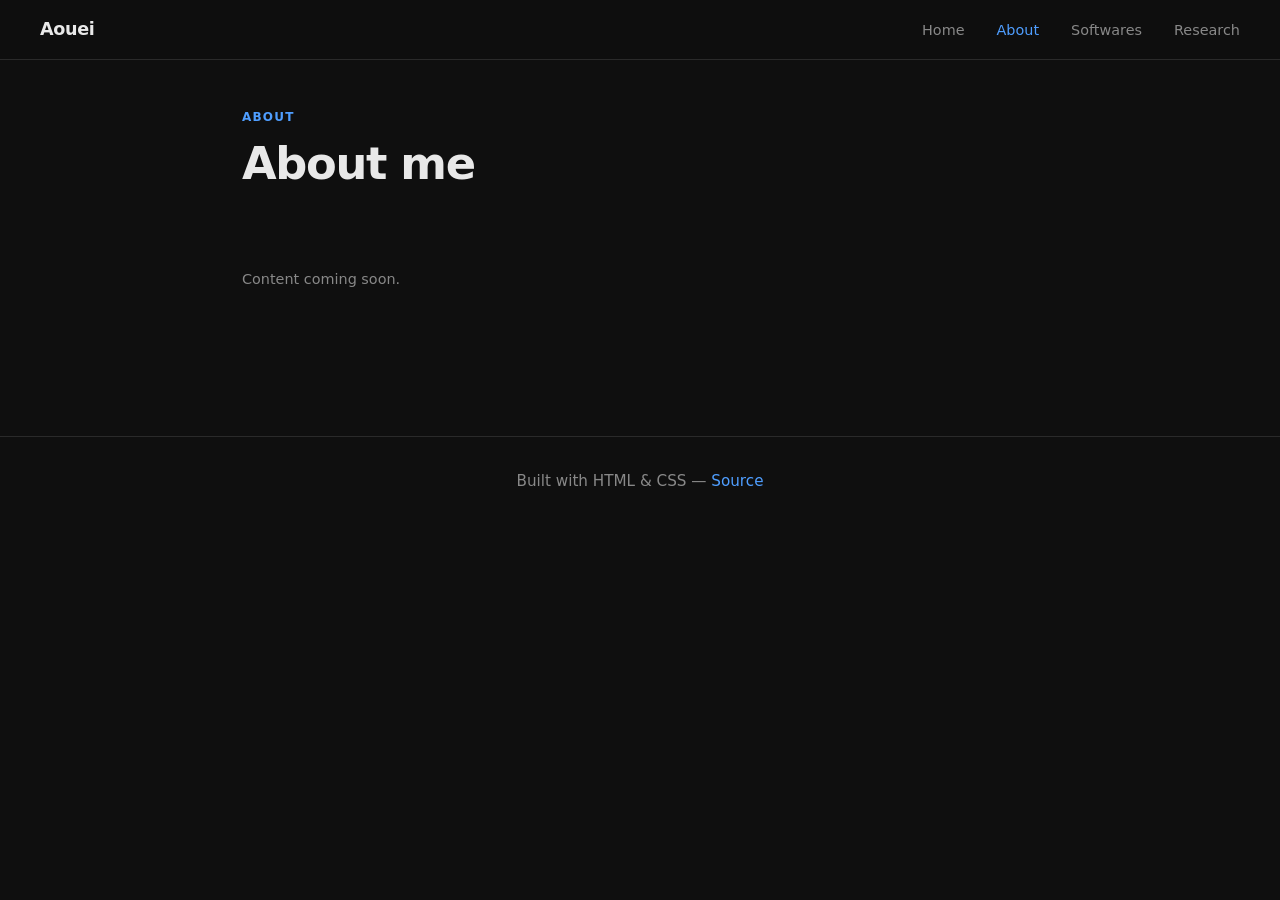
==== about.html @ 662c24e4 "ADD frontend structure" ====
<!DOCTYPE html>
<html lang="en">
<head>
    <meta charset="UTF-8">
    <meta name="viewport" content="width=device-width, initial-scale=1.0">
    <title>About &mdash; Portfolio</title>
    <link rel="stylesheet" href="static/style.css">
</head>
<body>
    <nav>
        <a href="index.html" class="logo">Aouei</a>
        <ul>
            <li><a href="index.html">Home</a></li>
            <li><a href="about.html">About</a></li>
            <li><a href="softwares.html">Softwares</a></li>
            <li><a href="research.html">Research</a></li>
        </ul>
    </nav>

    <main>
        <p class="section-label">About</p>
        <h1>About me</h1>
        <p class="empty">Content coming soon.</p>
    </main>

    <footer>
        <p>Built with HTML &amp; CSS &mdash; <a href="https://github.com/Aouei/portfolio" target="_blank">Source</a></p>
    </footer>

    <script src="static/main.js"></script>
</body>
</html>
---- static/style.css ----
*, *::before, *::after {
    margin: 0;
    padding: 0;
    box-sizing: border-box;
}

:root {
    --bg: #0f0f0f;
    --surface: #1a1a1a;
    --border: #2a2a2a;
    --text: #e8e8e8;
    --muted: #888;
    --accent: #4f9eff;
    --accent-dim: #1a3a5c;
    --radius: 8px;
    --nav-h: 60px;
}

html { scroll-behavior: smooth; }

body {
    font-family: 'Segoe UI', system-ui, -apple-system, sans-serif;
    background: var(--bg);
    color: var(--text);
    line-height: 1.6;
    min-height: 100vh;
}

/* ── Navigation ── */
nav {
    position: fixed;
    top: 0;
    width: 100%;
    height: var(--nav-h);
    background: rgba(15, 15, 15, 0.85);
    backdrop-filter: blur(10px);
    border-bottom: 1px solid var(--border);
    z-index: 100;
    display: flex;
    align-items: center;
    justify-content: space-between;
    padding: 0 2.5rem;
}

nav .logo {
    font-weight: 700;
    font-size: 1.1rem;
    color: var(--text);
    text-decoration: none;
    letter-spacing: -0.02em;
}

nav ul {
    list-style: none;
    display: flex;
    gap: 2rem;
}

nav ul a {
    text-decoration: none;
    color: var(--muted);
    font-size: 0.9rem;
    transition: color 0.2s;
}

nav ul a:hover,
nav ul a.active {
    color: var(--text);
}

nav ul a.active {
    color: var(--accent);
}

/* ── Page wrapper ── */
main {
    padding-top: calc(var(--nav-h) + 3rem);
    padding-bottom: 5rem;
    max-width: 860px;
    margin: 0 auto;
    padding-left: 2rem;
    padding-right: 2rem;
}

/* ── Typography ── */
h1 {
    font-size: 2.8rem;
    font-weight: 700;
    letter-spacing: -0.03em;
    line-height: 1.1;
    margin-bottom: 1rem;
}

h2 {
    font-size: 1.4rem;
    font-weight: 600;
    letter-spacing: -0.02em;
    color: var(--muted);
    margin-bottom: 2.5rem;
}

h3 {
    font-size: 1.1rem;
    font-weight: 600;
    margin-bottom: 0.4rem;
}

p {
    color: var(--muted);
    font-size: 0.95rem;
}

a {
    color: var(--accent);
    text-decoration: none;
}

a:hover { text-decoration: underline; }

/* ── Section label ── */
.section-label {
    font-size: 0.75rem;
    font-weight: 600;
    letter-spacing: 0.1em;
    text-transform: uppercase;
    color: var(--accent);
    margin-bottom: 0.75rem;
}

/* ── Project cards ── */
.cards {
    display: grid;
    gap: 1rem;
    margin-top: 1rem;
}

.card {
    background: var(--surface);
    border: 1px solid var(--border);
    border-radius: var(--radius);
    padding: 1.4rem 1.6rem;
    display: flex;
    flex-direction: column;
    gap: 0.5rem;
    transition: border-color 0.2s;
}

.card:hover {
    border-color: var(--accent-dim);
}

.card-meta {
    display: flex;
    align-items: center;
    gap: 0.75rem;
    margin-top: 0.5rem;
    flex-wrap: wrap;
}

.tag {
    font-size: 0.72rem;
    font-weight: 600;
    padding: 0.2rem 0.55rem;
    border-radius: 999px;
    background: var(--accent-dim);
    color: var(--accent);
}

.tag.nb {
    background: #2a1f3d;
    color: #a78bfa;
}

.card-links {
    display: flex;
    gap: 1rem;
    margin-top: auto;
    padding-top: 0.5rem;
}

.card-links a {
    font-size: 0.82rem;
    color: var(--muted);
    display: flex;
    align-items: center;
    gap: 0.3rem;
}

.card-links a:hover { color: var(--accent); text-decoration: none; }

/* ── Hero (home) ── */
.hero {
    padding-top: 3rem;
}

.hero .subtitle {
    font-size: 1.1rem;
    color: var(--muted);
    max-width: 520px;
    margin-bottom: 2rem;
}

.hero-links {
    display: flex;
    gap: 1rem;
    flex-wrap: wrap;
}

.btn {
    display: inline-block;
    padding: 0.55rem 1.2rem;
    border-radius: var(--radius);
    font-size: 0.875rem;
    font-weight: 500;
    transition: opacity 0.2s;
}

.btn:hover { opacity: 0.8; text-decoration: none; }

.btn-primary {
    background: var(--accent);
    color: #000;
}

.btn-ghost {
    border: 1px solid var(--border);
    color: var(--text);
}

/* ── Divider ── */
.divider {
    border: none;
    border-top: 1px solid var(--border);
    margin: 3rem 0;
}

/* ── Empty state ── */
.empty {
    padding: 4rem 0;
    color: var(--muted);
    font-size: 0.9rem;
}

/* ── Footer ── */
footer {
    text-align: center;
    padding: 2rem;
    font-size: 0.8rem;
    color: var(--muted);
    border-top: 1px solid var(--border);
}

@media (max-width: 600px) {
    h1 { font-size: 2rem; }
    nav { padding: 0 1.25rem; }
    nav ul { gap: 1.25rem; }
}
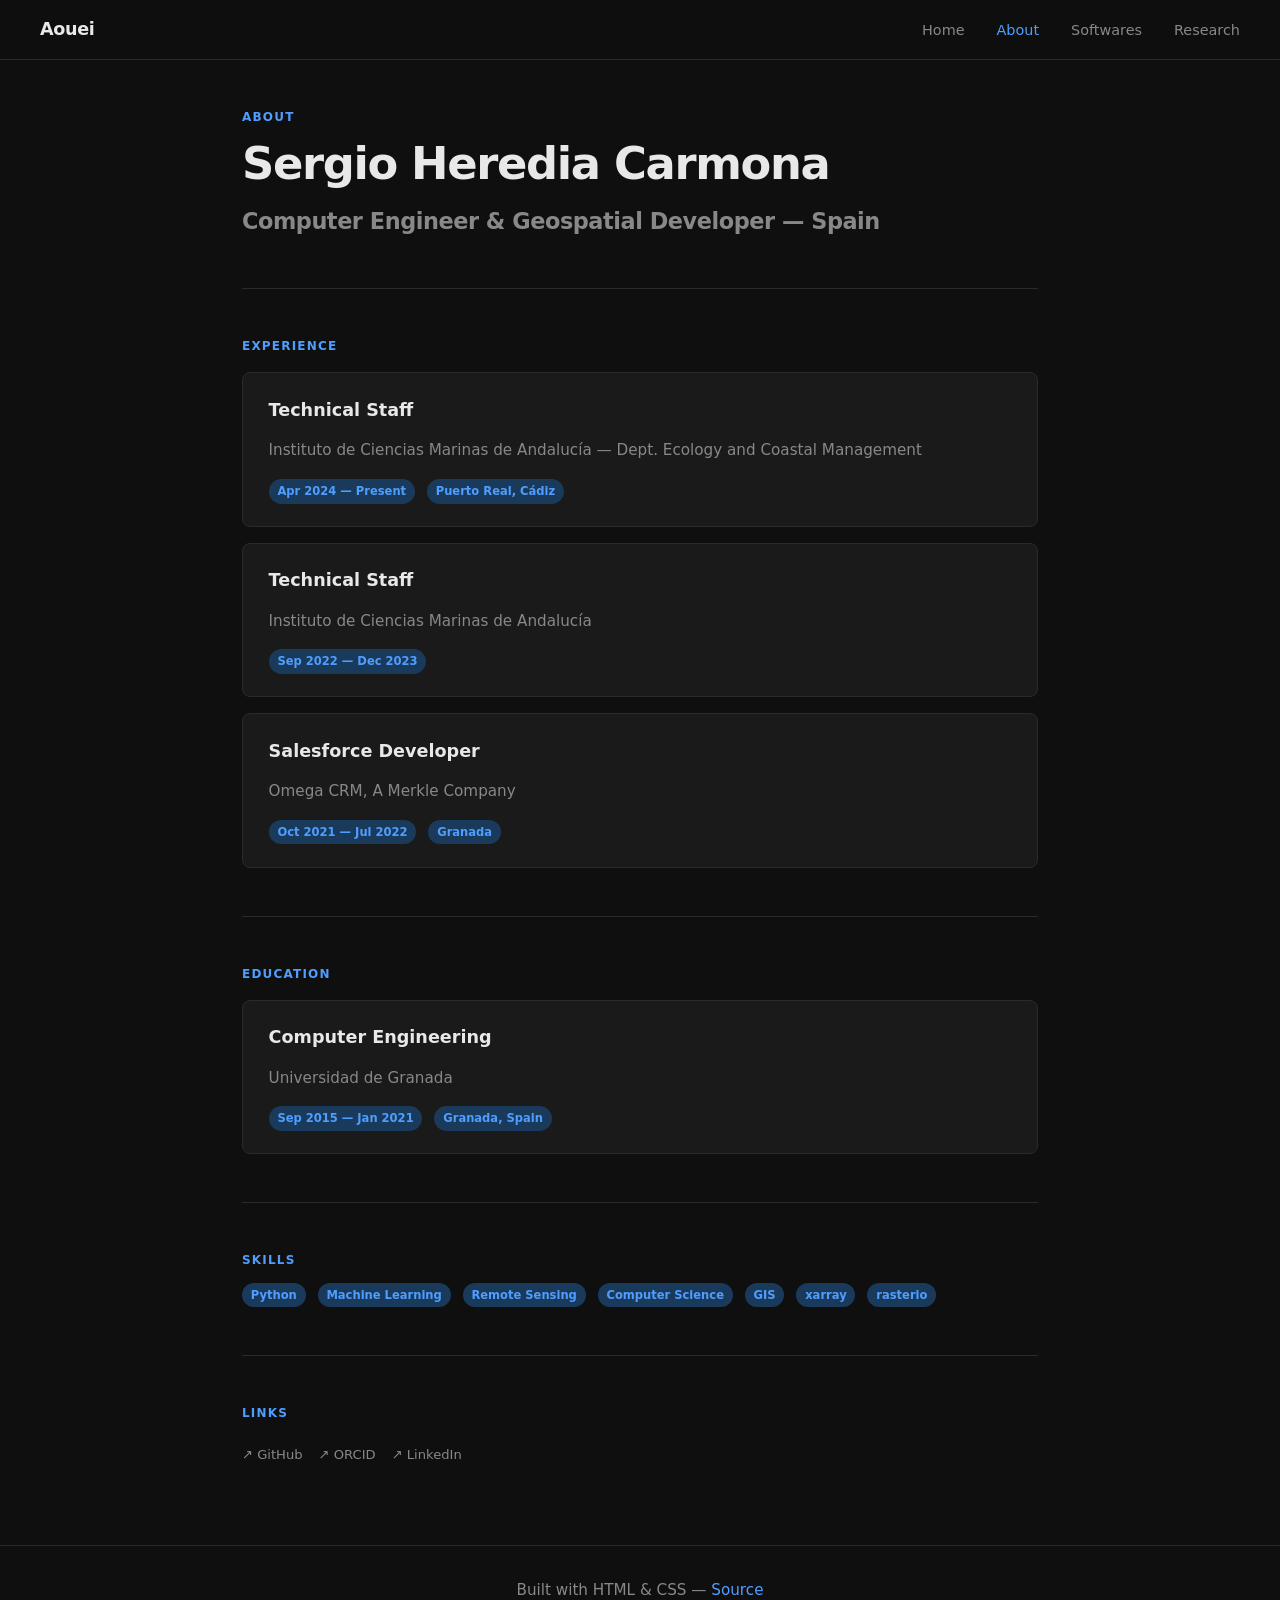
==== commit 430fc5a5: "UPDATE connection with ORCID" ====
--- a/about.html
+++ b/about.html
@@ -19,8 +19,77 @@
 
     <main>
         <p class="section-label">About</p>
-        <h1>About me</h1>
-        <p class="empty">Content coming soon.</p>
+        <h1>Sergio Heredia Carmona</h1>
+        <h2>Computer Engineer &amp; Geospatial Developer &mdash; Spain</h2>
+
+        <hr class="divider">
+
+        <!-- Employment -->
+        <p class="section-label">Experience</p>
+        <div class="cards">
+            <div class="card">
+                <h3>Technical Staff</h3>
+                <p>Instituto de Ciencias Marinas de Andalucía &mdash; Dept. Ecology and Coastal Management</p>
+                <div class="card-meta">
+                    <span class="tag">Apr 2024 &mdash; Present</span>
+                    <span class="tag">Puerto Real, Cádiz</span>
+                </div>
+            </div>
+            <div class="card">
+                <h3>Technical Staff</h3>
+                <p>Instituto de Ciencias Marinas de Andalucía</p>
+                <div class="card-meta">
+                    <span class="tag">Sep 2022 &mdash; Dec 2023</span>
+                </div>
+            </div>
+            <div class="card">
+                <h3>Salesforce Developer</h3>
+                <p>Omega CRM, A Merkle Company</p>
+                <div class="card-meta">
+                    <span class="tag">Oct 2021 &mdash; Jul 2022</span>
+                    <span class="tag">Granada</span>
+                </div>
+            </div>
+        </div>
+
+        <hr class="divider">
+
+        <!-- Education -->
+        <p class="section-label">Education</p>
+        <div class="cards">
+            <div class="card">
+                <h3>Computer Engineering</h3>
+                <p>Universidad de Granada</p>
+                <div class="card-meta">
+                    <span class="tag">Sep 2015 &mdash; Jan 2021</span>
+                    <span class="tag">Granada, Spain</span>
+                </div>
+            </div>
+        </div>
+
+        <hr class="divider">
+
+        <!-- Skills -->
+        <p class="section-label">Skills</p>
+        <div class="card-meta" style="margin-top: 0.5rem;">
+            <span class="tag">Python</span>
+            <span class="tag">Machine Learning</span>
+            <span class="tag">Remote Sensing</span>
+            <span class="tag">Computer Science</span>
+            <span class="tag">GIS</span>
+            <span class="tag">xarray</span>
+            <span class="tag">rasterio</span>
+        </div>
+
+        <hr class="divider">
+
+        <!-- Links -->
+        <p class="section-label">Links</p>
+        <div class="card-links" style="margin-top: 0.5rem; font-size: 0.9rem;">
+            <a href="https://github.com/Aouei" target="_blank">&#x2197; GitHub</a>
+            <a href="https://orcid.org/0009-0003-9495-9625" target="_blank">&#x2197; ORCID</a>
+            <a href="https://www.linkedin.com/in/sergio-heredia-carmona-298713151/" target="_blank">&#x2197; LinkedIn</a>
+        </div>
     </main>
 
     <footer>
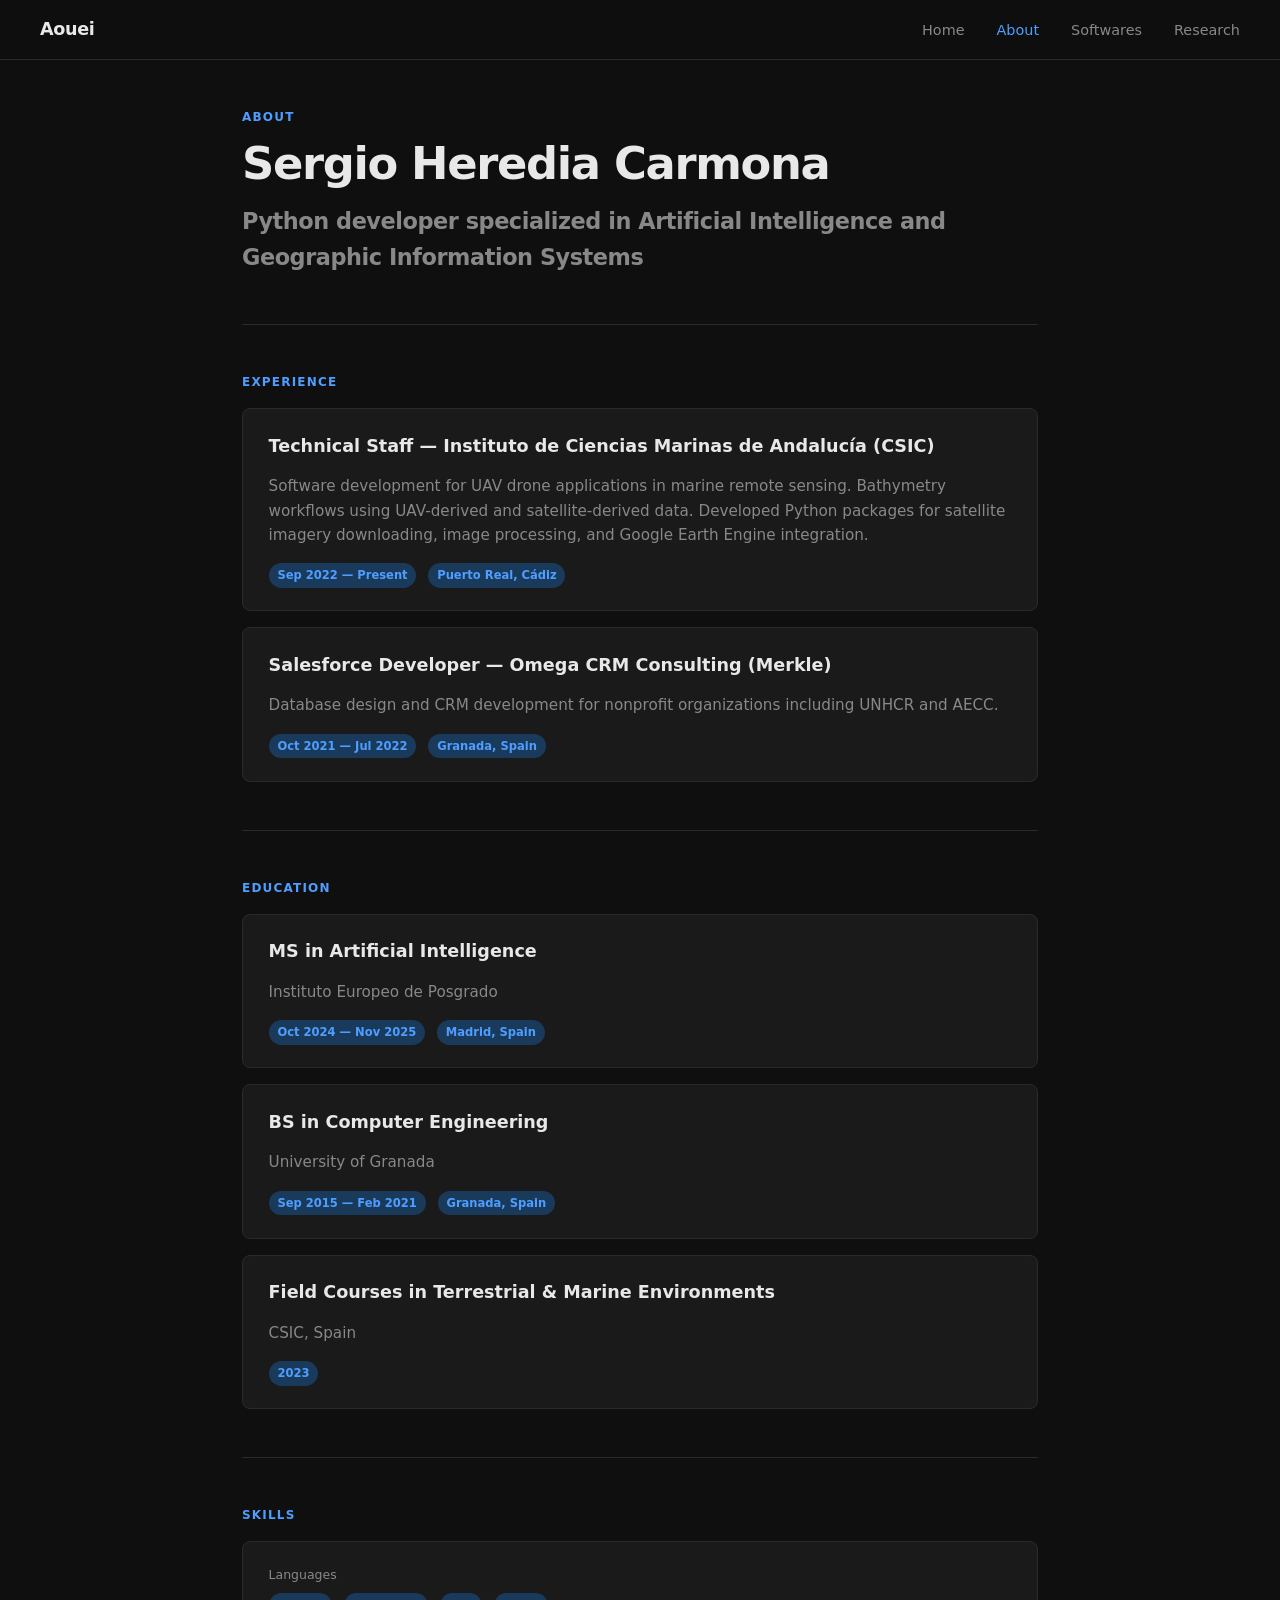
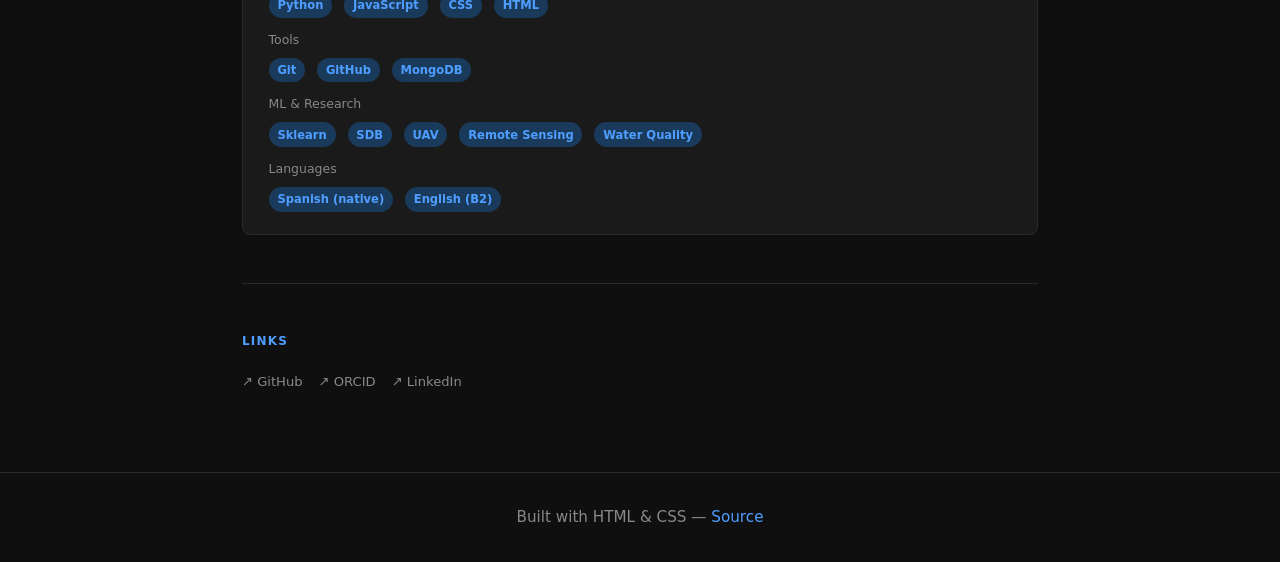
==== commit 351a62c4: "UPDATE cv data" ====
--- a/about.html
+++ b/about.html
@@ -20,36 +20,32 @@
     <main>
         <p class="section-label">About</p>
         <h1>Sergio Heredia Carmona</h1>
-        <h2>Computer Engineer &amp; Geospatial Developer &mdash; Spain</h2>
+        <h2>Python developer specialized in Artificial Intelligence and Geographic Information Systems</h2>
 
         <hr class="divider">
 
-        <!-- Employment -->
+        <!-- Experience -->
         <p class="section-label">Experience</p>
         <div class="cards">
+
             <div class="card">
-                <h3>Technical Staff</h3>
-                <p>Instituto de Ciencias Marinas de Andalucía &mdash; Dept. Ecology and Coastal Management</p>
+                <h3>Technical Staff &mdash; Instituto de Ciencias Marinas de Andalucía (CSIC)</h3>
+                <p>Software development for UAV drone applications in marine remote sensing. Bathymetry workflows using UAV-derived and satellite-derived data. Developed Python packages for satellite imagery downloading, image processing, and Google Earth Engine integration.</p>
                 <div class="card-meta">
-                    <span class="tag">Apr 2024 &mdash; Present</span>
+                    <span class="tag">Sep 2022 &mdash; Present</span>
                     <span class="tag">Puerto Real, Cádiz</span>
                 </div>
             </div>
+
             <div class="card">
-                <h3>Technical Staff</h3>
-                <p>Instituto de Ciencias Marinas de Andalucía</p>
+                <h3>Salesforce Developer &mdash; Omega CRM Consulting (Merkle)</h3>
+                <p>Database design and CRM development for nonprofit organizations including UNHCR and AECC.</p>
                 <div class="card-meta">
-                    <span class="tag">Sep 2022 &mdash; Dec 2023</span>
+                    <span class="tag">Oct 2021 &mdash; Jul 2022</span>
+                    <span class="tag">Granada, Spain</span>
                 </div>
             </div>
-            <div class="card">
-                <h3>Salesforce Developer</h3>
-                <p>Omega CRM, A Merkle Company</p>
-                <div class="card-meta">
-                    <span class="tag">Oct 2021 &mdash; Jul 2022</span>
-                    <span class="tag">Granada</span>
-                </div>
-            </div>
+
         </div>
 
         <hr class="divider">
@@ -57,28 +53,74 @@
         <!-- Education -->
         <p class="section-label">Education</p>
         <div class="cards">
+
             <div class="card">
-                <h3>Computer Engineering</h3>
-                <p>Universidad de Granada</p>
+                <h3>MS in Artificial Intelligence</h3>
+                <p>Instituto Europeo de Posgrado</p>
                 <div class="card-meta">
-                    <span class="tag">Sep 2015 &mdash; Jan 2021</span>
+                    <span class="tag">Oct 2024 &mdash; Nov 2025</span>
+                    <span class="tag">Madrid, Spain</span>
+                </div>
+            </div>
+
+            <div class="card">
+                <h3>BS in Computer Engineering</h3>
+                <p>University of Granada</p>
+                <div class="card-meta">
+                    <span class="tag">Sep 2015 &mdash; Feb 2021</span>
                     <span class="tag">Granada, Spain</span>
                 </div>
             </div>
+
+            <div class="card">
+                <h3>Field Courses in Terrestrial &amp; Marine Environments</h3>
+                <p>CSIC, Spain</p>
+                <div class="card-meta"><span class="tag">2023</span></div>
+            </div>
+
         </div>
 
         <hr class="divider">
 
         <!-- Skills -->
         <p class="section-label">Skills</p>
-        <div class="card-meta" style="margin-top: 0.5rem;">
-            <span class="tag">Python</span>
-            <span class="tag">Machine Learning</span>
-            <span class="tag">Remote Sensing</span>
-            <span class="tag">Computer Science</span>
-            <span class="tag">GIS</span>
-            <span class="tag">xarray</span>
-            <span class="tag">rasterio</span>
+        <div class="cards">
+            <div class="card" style="gap: 0.75rem;">
+                <div>
+                    <p style="font-size: 0.78rem; color: var(--muted); margin-bottom: 0.4rem;">Languages</p>
+                    <div class="card-meta">
+                        <span class="tag">Python</span>
+                        <span class="tag">JavaScript</span>
+                        <span class="tag">CSS</span>
+                        <span class="tag">HTML</span>
+                    </div>
+                </div>
+                <div>
+                    <p style="font-size: 0.78rem; color: var(--muted); margin-bottom: 0.4rem;">Tools</p>
+                    <div class="card-meta">
+                        <span class="tag">Git</span>
+                        <span class="tag">GitHub</span>
+                        <span class="tag">MongoDB</span>
+                    </div>
+                </div>
+                <div>
+                    <p style="font-size: 0.78rem; color: var(--muted); margin-bottom: 0.4rem;">ML &amp; Research</p>
+                    <div class="card-meta">
+                        <span class="tag">Sklearn</span>
+                        <span class="tag">SDB</span>
+                        <span class="tag">UAV</span>
+                        <span class="tag">Remote Sensing</span>
+                        <span class="tag">Water Quality</span>
+                    </div>
+                </div>
+                <div>
+                    <p style="font-size: 0.78rem; color: var(--muted); margin-bottom: 0.4rem;">Languages</p>
+                    <div class="card-meta">
+                        <span class="tag">Spanish (native)</span>
+                        <span class="tag">English (B2)</span>
+                    </div>
+                </div>
+            </div>
         </div>
 
         <hr class="divider">
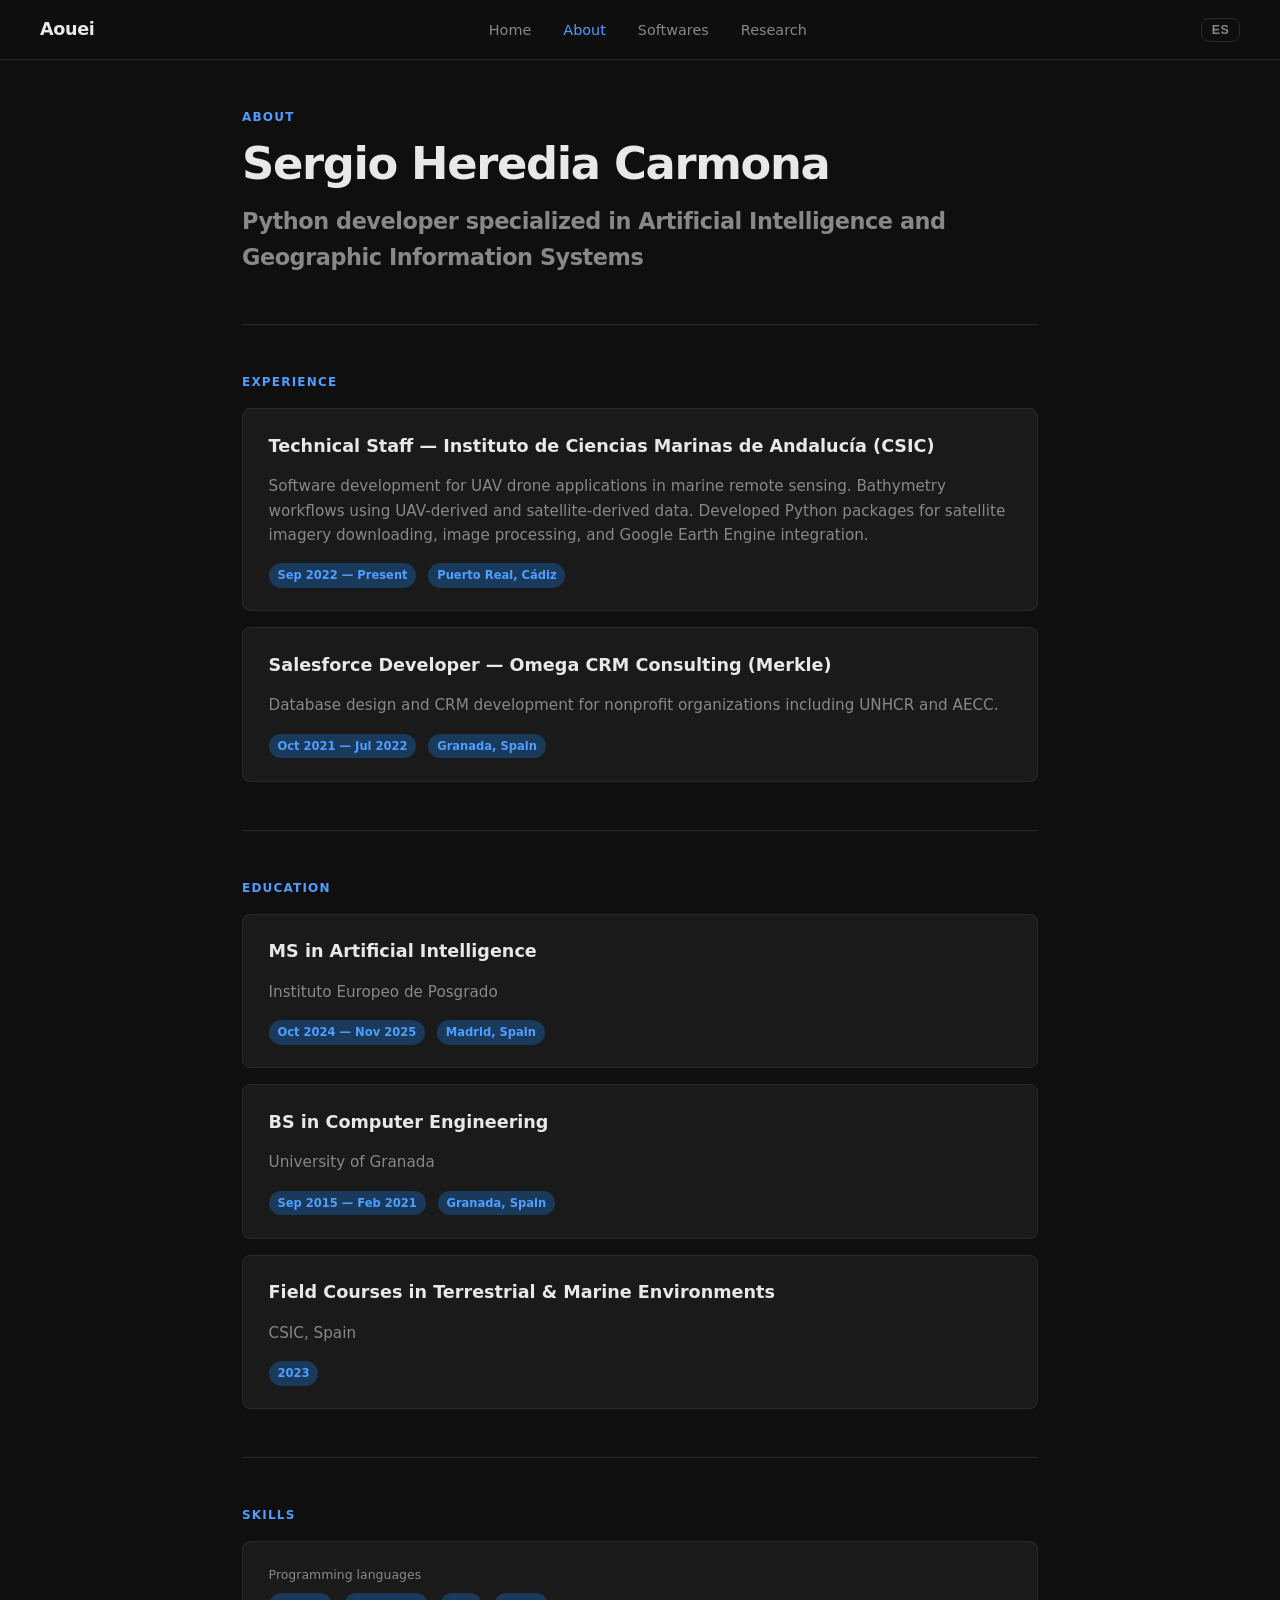
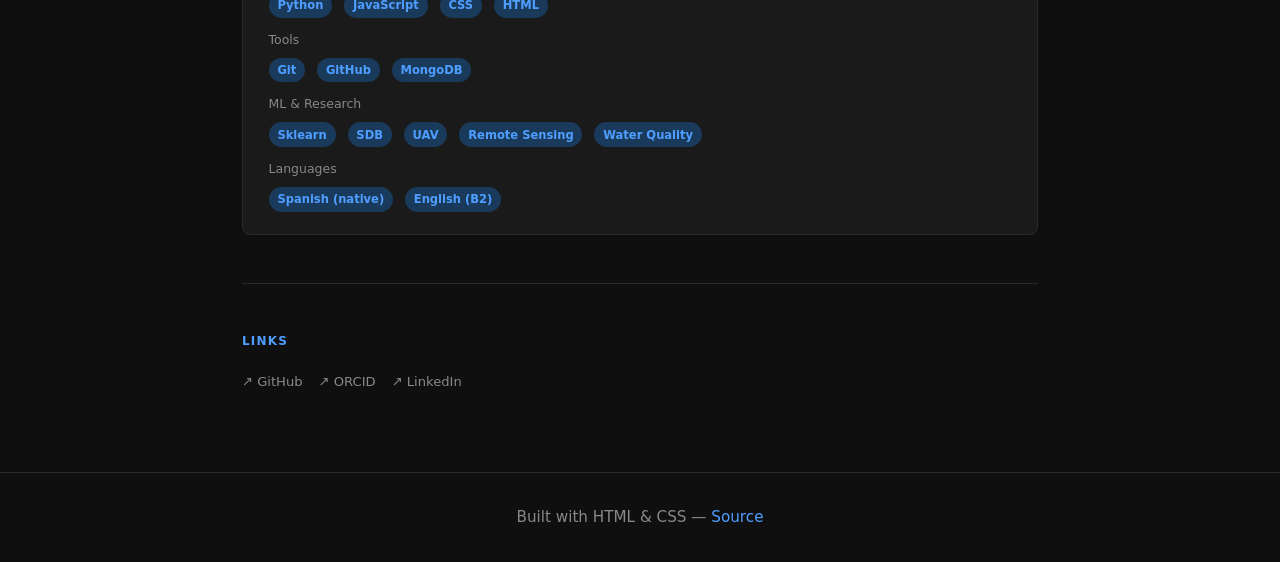
==== commit 3983b49f: "ADD es-en" ====
--- a/about.html
+++ b/about.html
@@ -3,59 +3,74 @@
 <head>
     <meta charset="UTF-8">
     <meta name="viewport" content="width=device-width, initial-scale=1.0">
-    <title>About &mdash; Portfolio</title>
+    <title>About &mdash; Sergio Heredia</title>
     <link rel="stylesheet" href="static/style.css">
 </head>
 <body>
     <nav>
         <a href="index.html" class="logo">Aouei</a>
         <ul>
-            <li><a href="index.html">Home</a></li>
-            <li><a href="about.html">About</a></li>
+            <li><a href="index.html"><span class="t-en">Home</span><span class="t-es">Inicio</span></a></li>
+            <li><a href="about.html"><span class="t-en">About</span><span class="t-es">Sobre mí</span></a></li>
             <li><a href="softwares.html">Softwares</a></li>
-            <li><a href="research.html">Research</a></li>
+            <li><a href="research.html"><span class="t-en">Research</span><span class="t-es">Investigación</span></a></li>
         </ul>
+        <button id="lang-toggle" class="btn-lang">ES</button>
     </nav>
 
     <main>
-        <p class="section-label">About</p>
+        <p class="section-label t-en">About</p>
+        <p class="section-label t-es">Sobre mí</p>
+
         <h1>Sergio Heredia Carmona</h1>
-        <h2>Python developer specialized in Artificial Intelligence and Geographic Information Systems</h2>
+
+        <h2 class="t-en">Python developer specialized in Artificial Intelligence and Geographic Information Systems</h2>
+        <h2 class="t-es">Desarrollador Python especializado en Inteligencia Artificial y Sistemas de Información Geográfica</h2>
 
         <hr class="divider">
 
         <!-- Experience -->
-        <p class="section-label">Experience</p>
+        <p class="section-label t-en">Experience</p>
+        <p class="section-label t-es">Experiencia</p>
+
         <div class="cards">
-
             <div class="card">
-                <h3>Technical Staff &mdash; Instituto de Ciencias Marinas de Andalucía (CSIC)</h3>
-                <p>Software development for UAV drone applications in marine remote sensing. Bathymetry workflows using UAV-derived and satellite-derived data. Developed Python packages for satellite imagery downloading, image processing, and Google Earth Engine integration.</p>
+                <h3>
+                    <span class="t-en">Technical Staff &mdash; Instituto de Ciencias Marinas de Andalucía (CSIC)</span>
+                    <span class="t-es">Personal Técnico &mdash; Instituto de Ciencias Marinas de Andalucía (CSIC)</span>
+                </h3>
+                <p class="t-en">Software development for UAV drone applications in marine remote sensing. Bathymetry workflows using UAV-derived and satellite-derived data. Developed Python packages for satellite imagery downloading, image processing, and Google Earth Engine integration.</p>
+                <p class="t-es">Desarrollo de software para aplicaciones con drones UAV en teledetección marina. Flujos de trabajo batimétricos con datos UAV y satelitales. Desarrollo de paquetes Python para descarga de imágenes satelitales, procesamiento de imágenes e integración con Google Earth Engine.</p>
                 <div class="card-meta">
-                    <span class="tag">Sep 2022 &mdash; Present</span>
+                    <span class="tag t-en">Sep 2022 &mdash; Present</span>
+                    <span class="tag t-es">Sep 2022 &mdash; Presente</span>
                     <span class="tag">Puerto Real, Cádiz</span>
                 </div>
             </div>
 
             <div class="card">
                 <h3>Salesforce Developer &mdash; Omega CRM Consulting (Merkle)</h3>
-                <p>Database design and CRM development for nonprofit organizations including UNHCR and AECC.</p>
+                <p class="t-en">Database design and CRM development for nonprofit organizations including UNHCR and AECC.</p>
+                <p class="t-es">Diseño de bases de datos y desarrollo CRM para organizaciones sin ánimo de lucro como ACNUR y AECC.</p>
                 <div class="card-meta">
                     <span class="tag">Oct 2021 &mdash; Jul 2022</span>
                     <span class="tag">Granada, Spain</span>
                 </div>
             </div>
-
         </div>
 
         <hr class="divider">
 
         <!-- Education -->
-        <p class="section-label">Education</p>
+        <p class="section-label t-en">Education</p>
+        <p class="section-label t-es">Educación</p>
+
         <div class="cards">
-
             <div class="card">
-                <h3>MS in Artificial Intelligence</h3>
+                <h3>
+                    <span class="t-en">MS in Artificial Intelligence</span>
+                    <span class="t-es">Máster en Inteligencia Artificial</span>
+                </h3>
                 <p>Instituto Europeo de Posgrado</p>
                 <div class="card-meta">
                     <span class="tag">Oct 2024 &mdash; Nov 2025</span>
@@ -64,7 +79,10 @@
             </div>
 
             <div class="card">
-                <h3>BS in Computer Engineering</h3>
+                <h3>
+                    <span class="t-en">BS in Computer Engineering</span>
+                    <span class="t-es">Grado en Ingeniería Informática</span>
+                </h3>
                 <p>University of Granada</p>
                 <div class="card-meta">
                     <span class="tag">Sep 2015 &mdash; Feb 2021</span>
@@ -73,21 +91,26 @@
             </div>
 
             <div class="card">
-                <h3>Field Courses in Terrestrial &amp; Marine Environments</h3>
+                <h3>
+                    <span class="t-en">Field Courses in Terrestrial &amp; Marine Environments</span>
+                    <span class="t-es">Cursos de campo en entornos terrestres y marinos</span>
+                </h3>
                 <p>CSIC, Spain</p>
                 <div class="card-meta"><span class="tag">2023</span></div>
             </div>
-
         </div>
 
         <hr class="divider">
 
         <!-- Skills -->
-        <p class="section-label">Skills</p>
+        <p class="section-label t-en">Skills</p>
+        <p class="section-label t-es">Habilidades</p>
+
         <div class="cards">
             <div class="card" style="gap: 0.75rem;">
                 <div>
-                    <p style="font-size: 0.78rem; color: var(--muted); margin-bottom: 0.4rem;">Languages</p>
+                    <p style="font-size: 0.78rem; color: var(--muted); margin-bottom: 0.4rem;" class="t-en">Programming languages</p>
+                    <p style="font-size: 0.78rem; color: var(--muted); margin-bottom: 0.4rem;" class="t-es">Lenguajes de programación</p>
                     <div class="card-meta">
                         <span class="tag">Python</span>
                         <span class="tag">JavaScript</span>
@@ -96,7 +119,8 @@
                     </div>
                 </div>
                 <div>
-                    <p style="font-size: 0.78rem; color: var(--muted); margin-bottom: 0.4rem;">Tools</p>
+                    <p style="font-size: 0.78rem; color: var(--muted); margin-bottom: 0.4rem;" class="t-en">Tools</p>
+                    <p style="font-size: 0.78rem; color: var(--muted); margin-bottom: 0.4rem;" class="t-es">Herramientas</p>
                     <div class="card-meta">
                         <span class="tag">Git</span>
                         <span class="tag">GitHub</span>
@@ -104,7 +128,8 @@
                     </div>
                 </div>
                 <div>
-                    <p style="font-size: 0.78rem; color: var(--muted); margin-bottom: 0.4rem;">ML &amp; Research</p>
+                    <p style="font-size: 0.78rem; color: var(--muted); margin-bottom: 0.4rem;" class="t-en">ML &amp; Research</p>
+                    <p style="font-size: 0.78rem; color: var(--muted); margin-bottom: 0.4rem;" class="t-es">IA e Investigación</p>
                     <div class="card-meta">
                         <span class="tag">Sklearn</span>
                         <span class="tag">SDB</span>
@@ -114,10 +139,13 @@
                     </div>
                 </div>
                 <div>
-                    <p style="font-size: 0.78rem; color: var(--muted); margin-bottom: 0.4rem;">Languages</p>
+                    <p style="font-size: 0.78rem; color: var(--muted); margin-bottom: 0.4rem;" class="t-en">Languages</p>
+                    <p style="font-size: 0.78rem; color: var(--muted); margin-bottom: 0.4rem;" class="t-es">Idiomas</p>
                     <div class="card-meta">
-                        <span class="tag">Spanish (native)</span>
-                        <span class="tag">English (B2)</span>
+                        <span class="tag t-en">Spanish (native)</span>
+                        <span class="tag t-es">Español (nativo)</span>
+                        <span class="tag t-en">English (B2)</span>
+                        <span class="tag t-es">Inglés (B2)</span>
                     </div>
                 </div>
             </div>
@@ -126,7 +154,8 @@
         <hr class="divider">
 
         <!-- Links -->
-        <p class="section-label">Links</p>
+        <p class="section-label t-en">Links</p>
+        <p class="section-label t-es">Enlaces</p>
         <div class="card-links" style="margin-top: 0.5rem; font-size: 0.9rem;">
             <a href="https://github.com/Aouei" target="_blank">&#x2197; GitHub</a>
             <a href="https://orcid.org/0009-0003-9495-9625" target="_blank">&#x2197; ORCID</a>
@@ -135,7 +164,14 @@
     </main>
 
     <footer>
-        <p>Built with HTML &amp; CSS &mdash; <a href="https://github.com/Aouei/portfolio" target="_blank">Source</a></p>
+        <p>
+            <span class="t-en">Built with HTML &amp; CSS &mdash;</span>
+            <span class="t-es">Hecho con HTML &amp; CSS &mdash;</span>
+            <a href="https://github.com/Aouei/portfolio" target="_blank">
+                <span class="t-en">Source</span>
+                <span class="t-es">Código fuente</span>
+            </a>
+        </p>
     </footer>
 
     <script src="static/main.js"></script>
--- a/static/style.css
+++ b/static/style.css
@@ -26,6 +26,25 @@
     min-height: 100vh;
 }
 
+/* ── i18n toggle ── */
+.t-es { display: none; }
+body.es .t-en { display: none; }
+body.es .t-es { display: revert; }
+
+.btn-lang {
+    background: transparent;
+    border: 1px solid var(--border);
+    color: var(--muted);
+    font-size: 0.78rem;
+    font-weight: 600;
+    padding: 0.25rem 0.6rem;
+    border-radius: var(--radius);
+    cursor: pointer;
+    letter-spacing: 0.04em;
+    transition: color 0.2s, border-color 0.2s;
+}
+.btn-lang:hover { color: var(--text); border-color: var(--accent); }
+
 /* ── Navigation ── */
 nav {
     position: fixed;
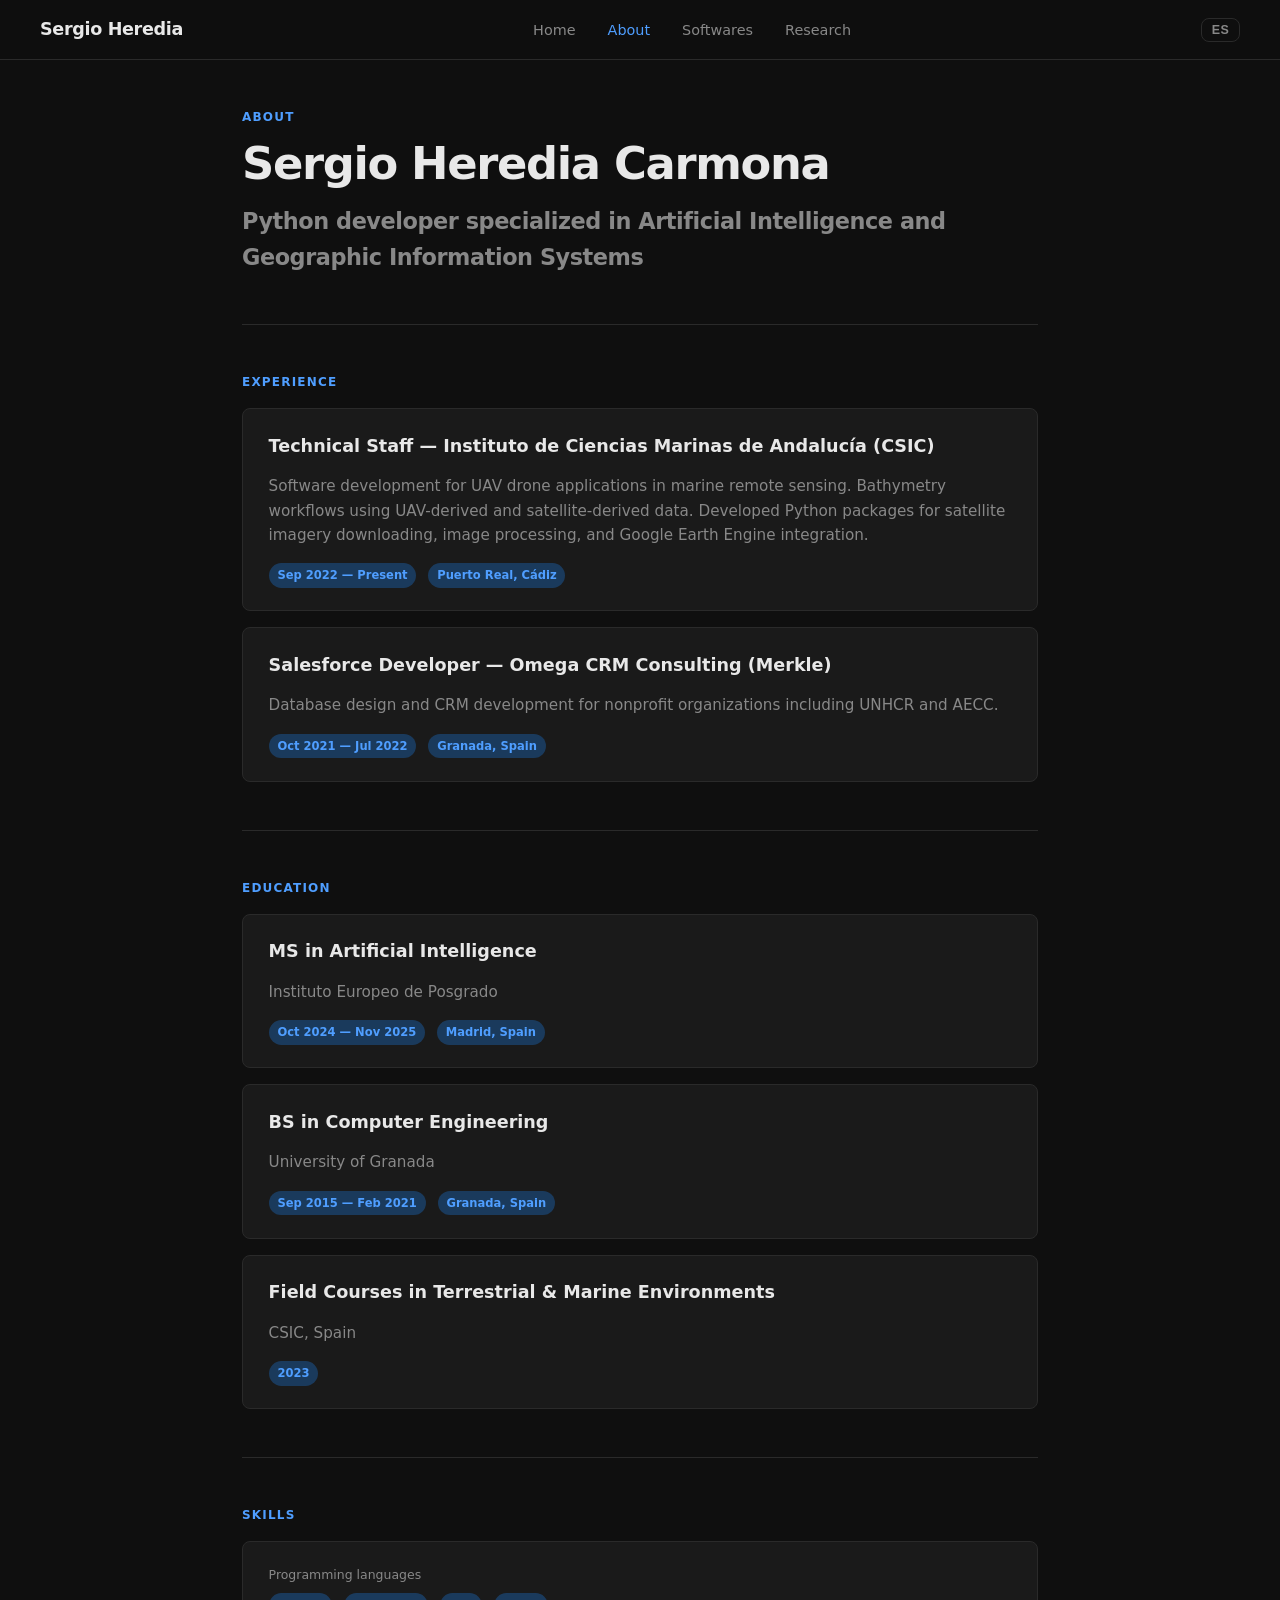
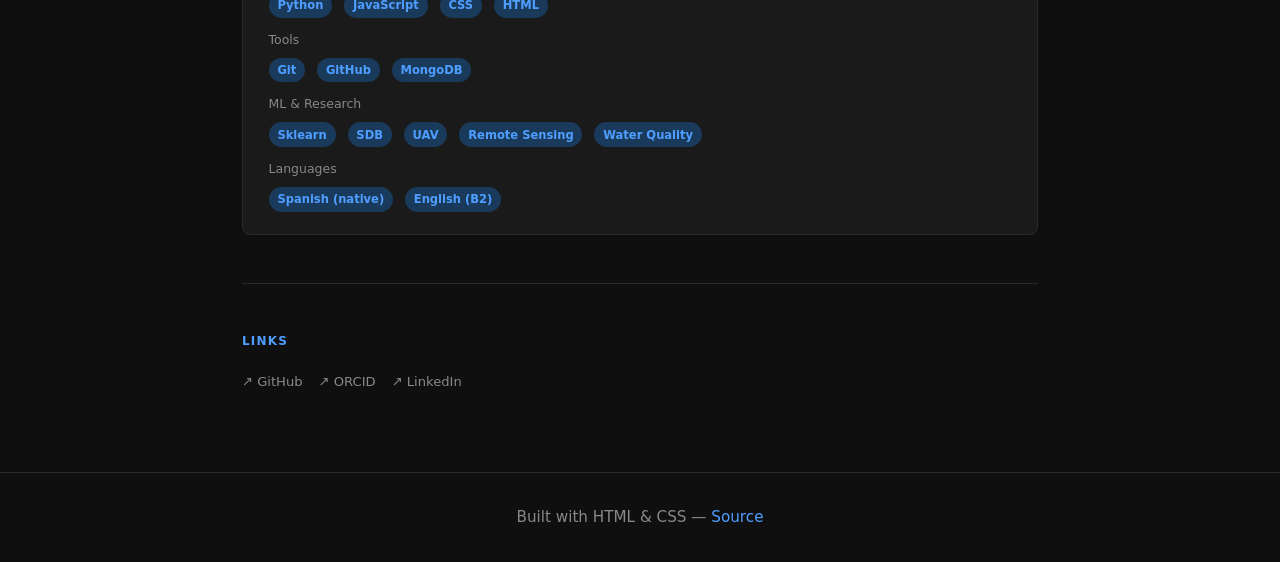
==== commit 10ce7ee2: "UPDATE title" ====
--- a/about.html
+++ b/about.html
@@ -8,7 +8,7 @@
 </head>
 <body>
     <nav>
-        <a href="index.html" class="logo">Aouei</a>
+        <a href="index.html" class="logo">Sergio Heredia</a>
         <ul>
             <li><a href="index.html"><span class="t-en">Home</span><span class="t-es">Inicio</span></a></li>
             <li><a href="about.html"><span class="t-en">About</span><span class="t-es">Sobre mí</span></a></li>
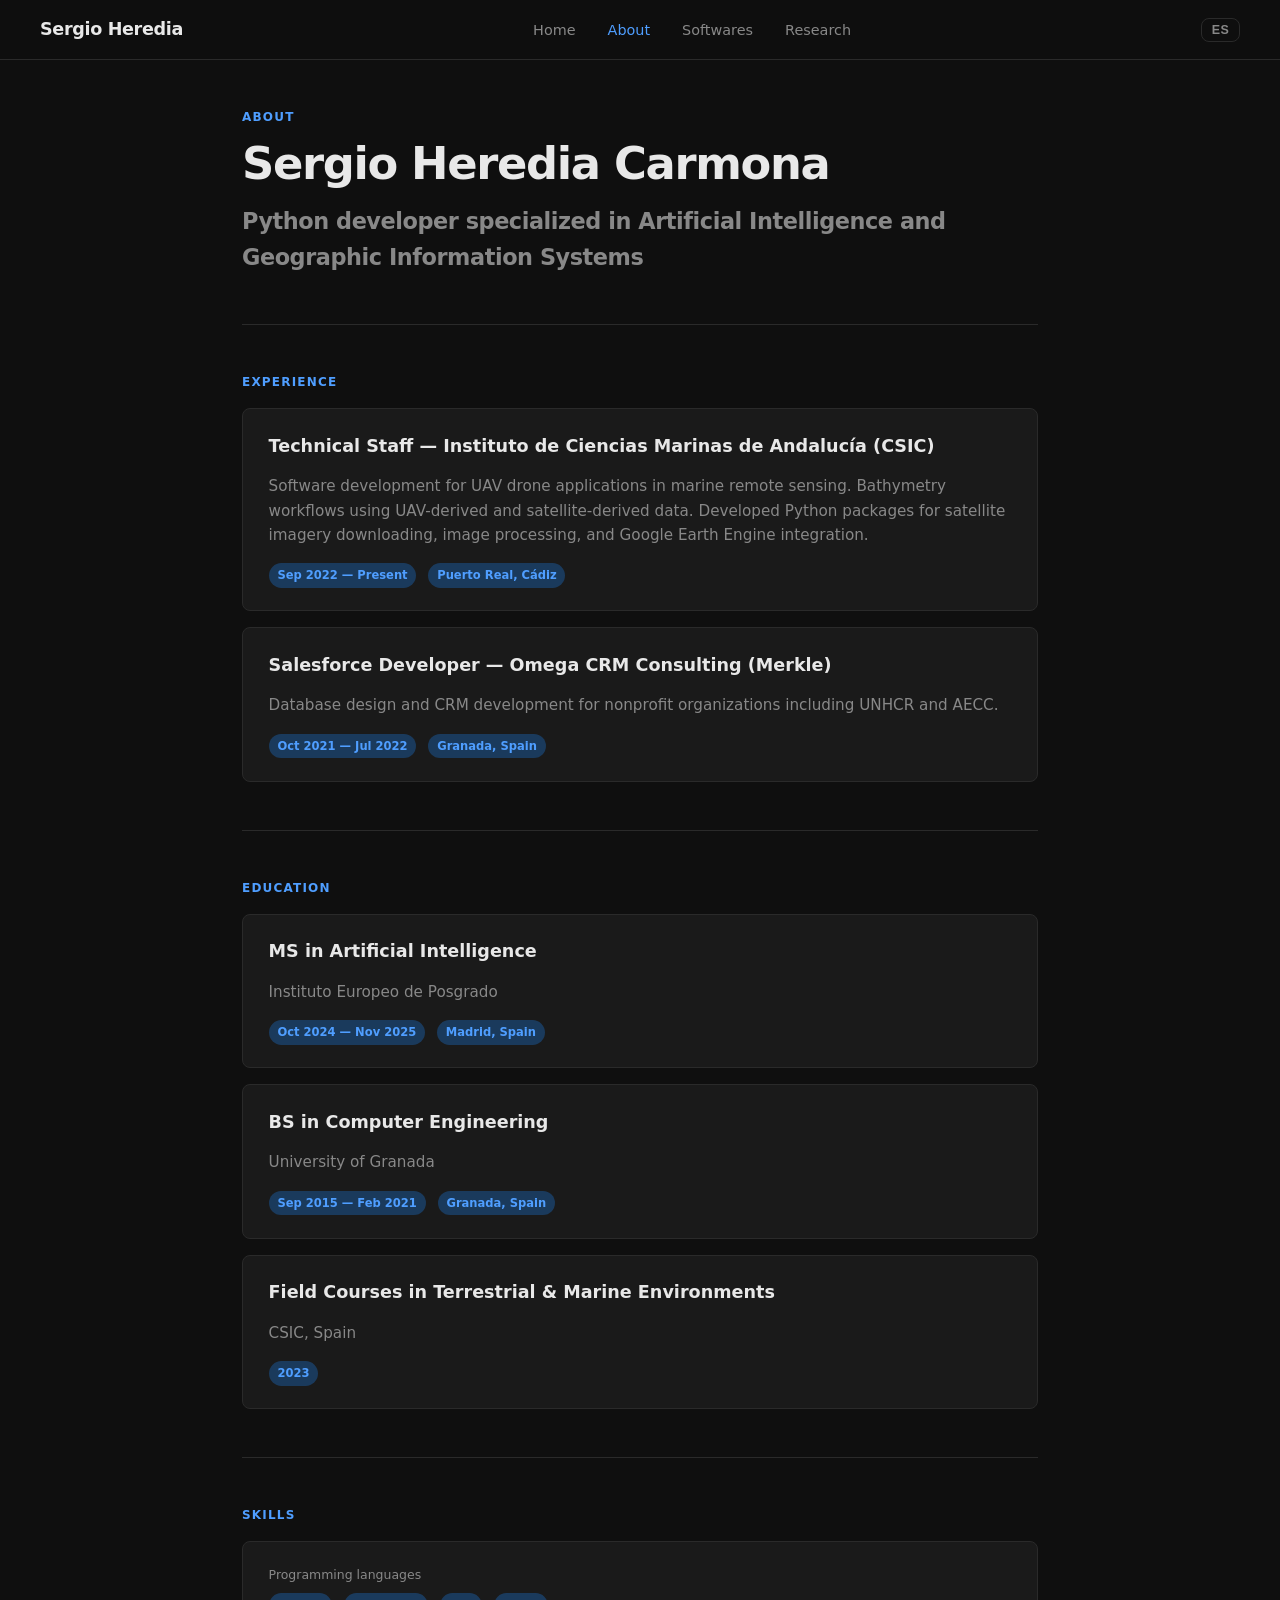
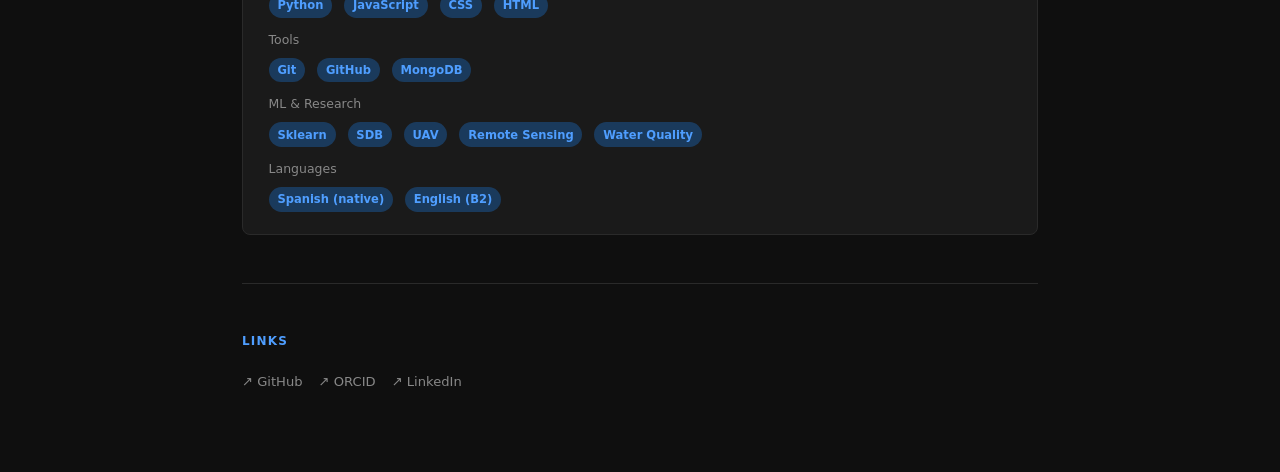
==== commit e7200dea: "REMOVE footer" ====
--- a/about.html
+++ b/about.html
@@ -163,17 +163,6 @@
         </div>
     </main>
 
-    <footer>
-        <p>
-            <span class="t-en">Built with HTML &amp; CSS &mdash;</span>
-            <span class="t-es">Hecho con HTML &amp; CSS &mdash;</span>
-            <a href="https://github.com/Aouei/portfolio" target="_blank">
-                <span class="t-en">Source</span>
-                <span class="t-es">Código fuente</span>
-            </a>
-        </p>
-    </footer>
-
     <script src="static/main.js"></script>
 </body>
 </html>
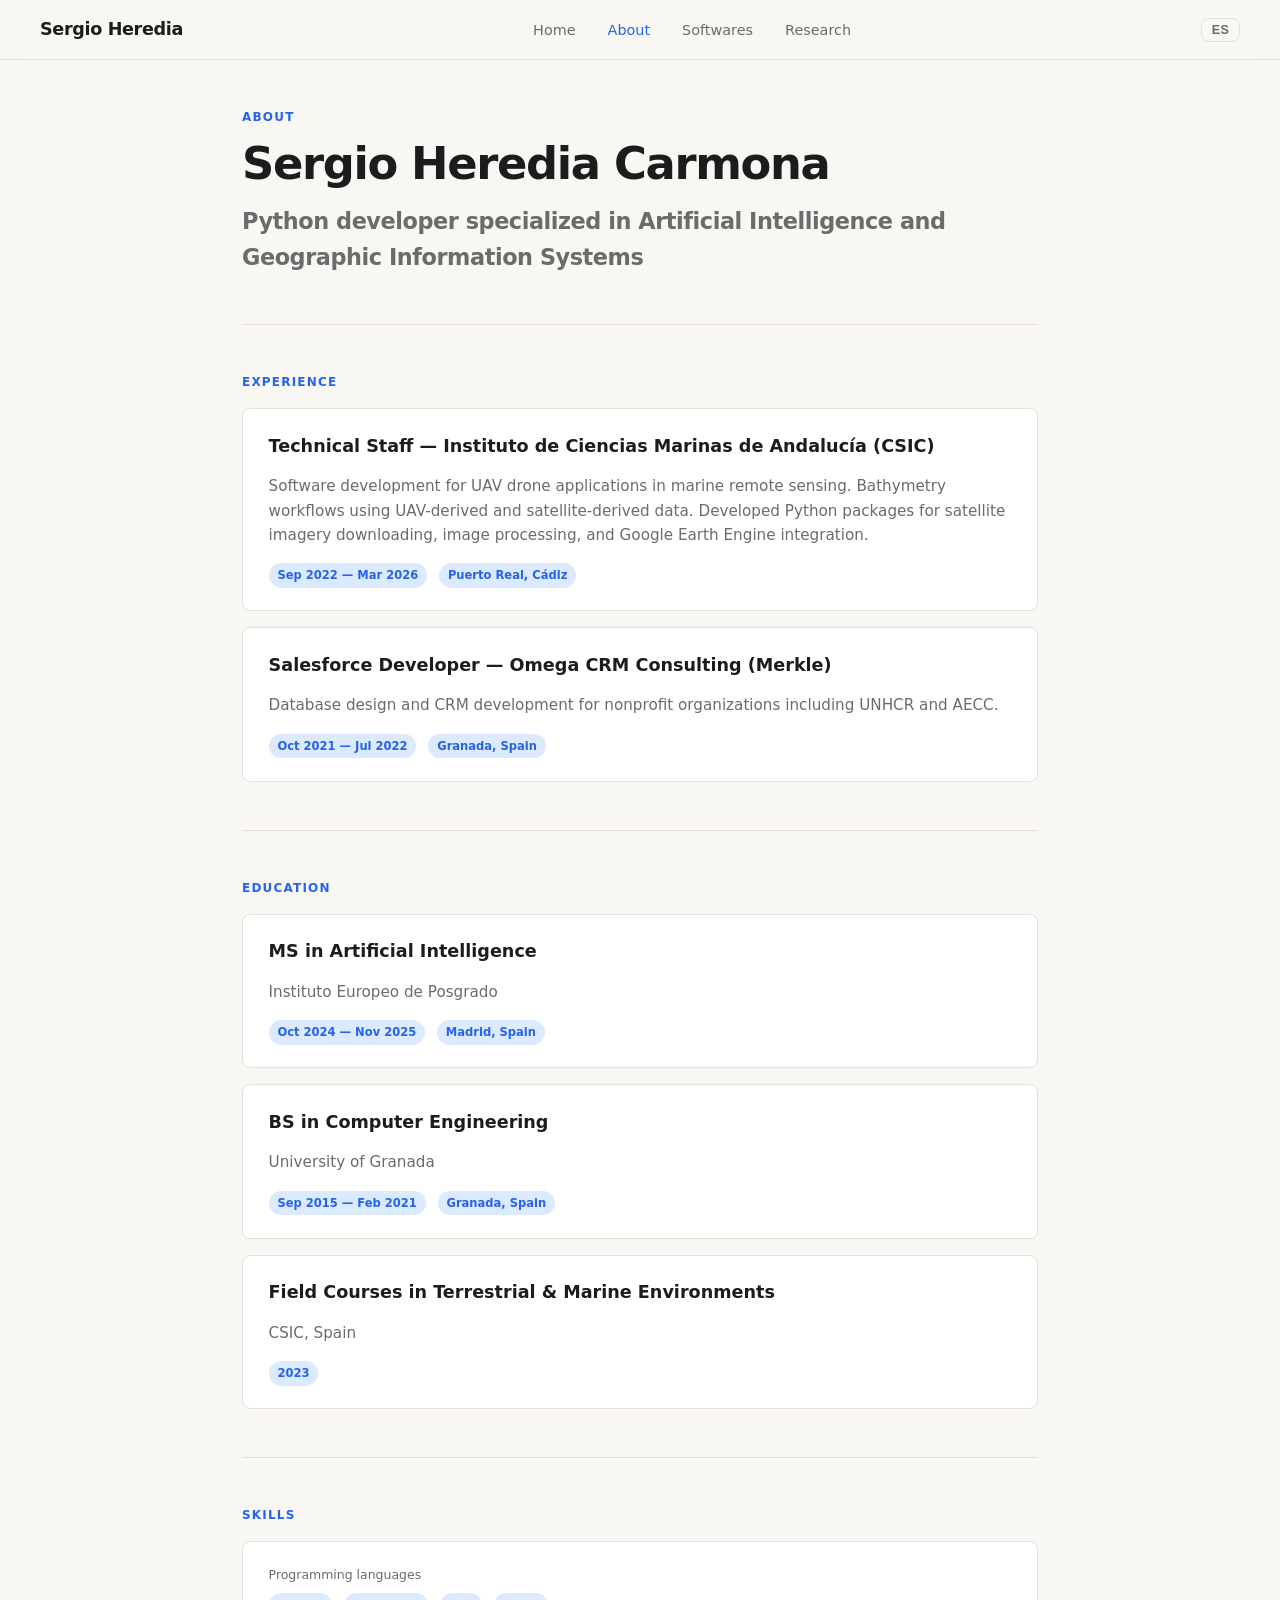
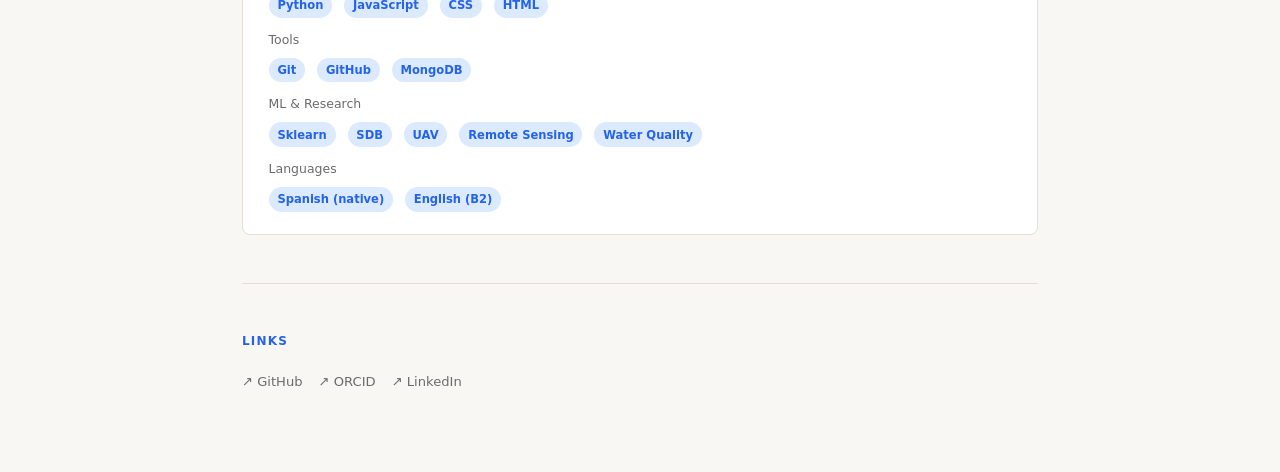
==== commit c58b3382: "UPDATE tags in proyects & 1 column" ====
--- a/about.html
+++ b/about.html
@@ -42,8 +42,7 @@
                 <p class="t-en">Software development for UAV drone applications in marine remote sensing. Bathymetry workflows using UAV-derived and satellite-derived data. Developed Python packages for satellite imagery downloading, image processing, and Google Earth Engine integration.</p>
                 <p class="t-es">Desarrollo de software para aplicaciones con drones UAV en teledetección marina. Flujos de trabajo batimétricos con datos UAV y satelitales. Desarrollo de paquetes Python para descarga de imágenes satelitales, procesamiento de imágenes e integración con Google Earth Engine.</p>
                 <div class="card-meta">
-                    <span class="tag t-en">Sep 2022 &mdash; Present</span>
-                    <span class="tag t-es">Sep 2022 &mdash; Presente</span>
+                    <span class="tag">Sep 2022 &mdash; Mar 2026</span>
                     <span class="tag">Puerto Real, Cádiz</span>
                 </div>
             </div>
--- a/static/style.css
+++ b/static/style.css
@@ -5,13 +5,13 @@
 }
 
 :root {
-    --bg: #0f0f0f;
-    --surface: #1a1a1a;
-    --border: #2a2a2a;
-    --text: #e8e8e8;
-    --muted: #888;
-    --accent: #4f9eff;
-    --accent-dim: #1a3a5c;
+    --bg: #f8f7f4;
+    --surface: #ffffff;
+    --border: #e4e0d8;
+    --text: #1c1c1c;
+    --muted: #6b6b6b;
+    --accent: #2563eb;
+    --accent-dim: #dbeafe;
     --radius: 8px;
     --nav-h: 60px;
 }
@@ -51,7 +51,7 @@
     top: 0;
     width: 100%;
     height: var(--nav-h);
-    background: rgba(15, 15, 15, 0.85);
+    background: rgba(248, 247, 244, 0.9);
     backdrop-filter: blur(10px);
     border-bottom: 1px solid var(--border);
     z-index: 100;
@@ -149,6 +149,7 @@
 /* ── Project cards ── */
 .cards {
     display: grid;
+    grid-template-columns: 1fr;
     gap: 1rem;
     margin-top: 1rem;
 }
@@ -164,8 +165,41 @@
     transition: border-color 0.2s;
 }
 
-.card:hover {
-    border-color: var(--accent-dim);
+/* ── Flip variant ── */
+.card-flip {
+    perspective: 1000px;
+    background: transparent;
+    border: none;
+    padding: 0;
+}
+
+.card-inner {
+    display: grid;
+    grid-template-areas: "face";
+    transform-style: preserve-3d;
+}
+
+.card-front,
+.card-back {
+    grid-area: face;
+    backface-visibility: hidden;
+    -webkit-backface-visibility: hidden;
+    border-radius: var(--radius);
+    padding: 1.4rem 1.6rem;
+    display: flex;
+    flex-direction: column;
+    gap: 0.5rem;
+}
+
+.card-front {
+    background: var(--surface);
+    border: 1px solid var(--border);
+}
+
+.card-back {
+    transform: rotateY(180deg);
+    background: var(--accent-dim);
+    border: 1px solid var(--accent);
 }
 
 .card-meta {
@@ -186,8 +220,8 @@
 }
 
 .tag.nb {
-    background: #2a1f3d;
-    color: #a78bfa;
+    background: #ede9fe;
+    color: #6d28d9;
 }
 
 .card-links {
@@ -238,7 +272,7 @@
 
 .btn-primary {
     background: var(--accent);
-    color: #000;
+    color: #fff;
 }
 
 .btn-ghost {
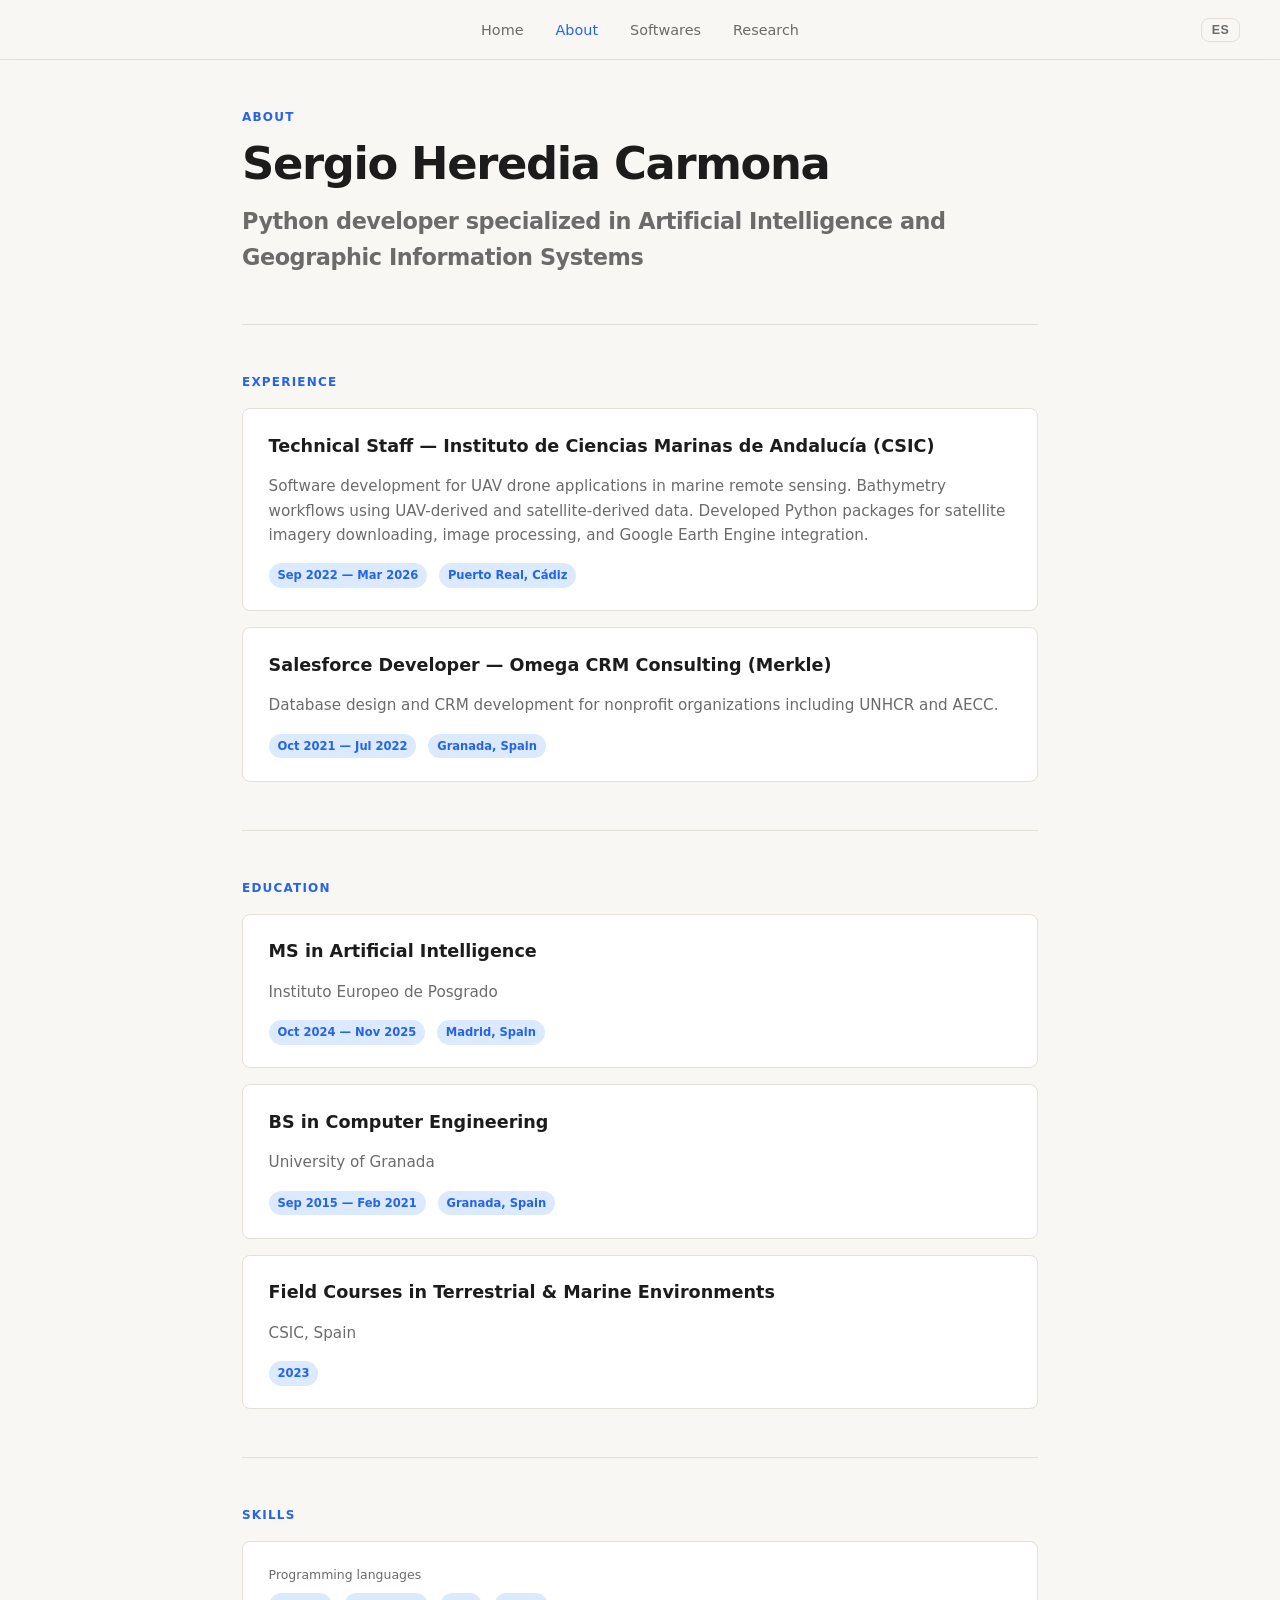
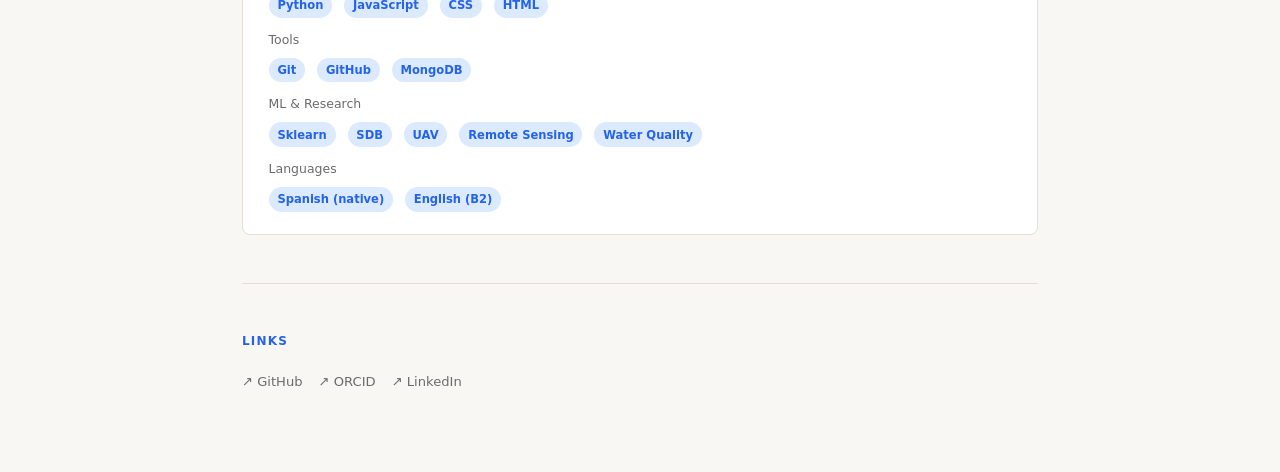
==== commit 63fb0356: "ADD responsive for mobile" ====
--- a/about.html
+++ b/about.html
@@ -8,7 +8,6 @@
 </head>
 <body>
     <nav>
-        <a href="index.html" class="logo">Sergio Heredia</a>
         <ul>
             <li><a href="index.html"><span class="t-en">Home</span><span class="t-es">Inicio</span></a></li>
             <li><a href="about.html"><span class="t-en">About</span><span class="t-es">Sobre mí</span></a></li>
--- a/static/style.css
+++ b/static/style.css
@@ -57,8 +57,13 @@
     z-index: 100;
     display: flex;
     align-items: center;
-    justify-content: space-between;
+    justify-content: center;
     padding: 0 2.5rem;
+}
+
+#lang-toggle {
+    position: absolute;
+    right: 2.5rem;
 }
 
 nav .logo {
@@ -202,6 +207,15 @@
     border: 1px solid var(--accent);
 }
 
+.card-why {
+    font-size: 0.82rem;
+    color: var(--accent);
+    font-style: italic;
+    border-left: 2px solid var(--accent);
+    padding-left: 0.6rem;
+    margin-bottom: 0.25rem;
+}
+
 .card-meta {
     display: flex;
     align-items: center;
@@ -303,8 +317,30 @@
     border-top: 1px solid var(--border);
 }
 
-@media (max-width: 600px) {
+@media (max-width: 640px) {
     h1 { font-size: 2rem; }
-    nav { padding: 0 1.25rem; }
-    nav ul { gap: 1.25rem; }
-}
+    h2 { font-size: 1.15rem; }
+
+    nav { padding: 0 1rem; }
+    nav ul { gap: 1rem; }
+    nav ul a { font-size: 0.8rem; }
+    #lang-toggle { right: 1rem; }
+
+    main {
+        padding-top: calc(var(--nav-h) + 2rem);
+        padding-left: 1.25rem;
+        padding-right: 1.25rem;
+    }
+
+    .hero { padding-top: 1rem; }
+    .hero .subtitle { font-size: 0.95rem; }
+
+    .card { padding: 1rem 1.2rem; }
+    .divider { margin: 2rem 0; }
+}
+
+@media (max-width: 400px) {
+    h1 { font-size: 1.6rem; }
+    nav ul { gap: 0.6rem; }
+    nav ul a { font-size: 0.72rem; }
+}
